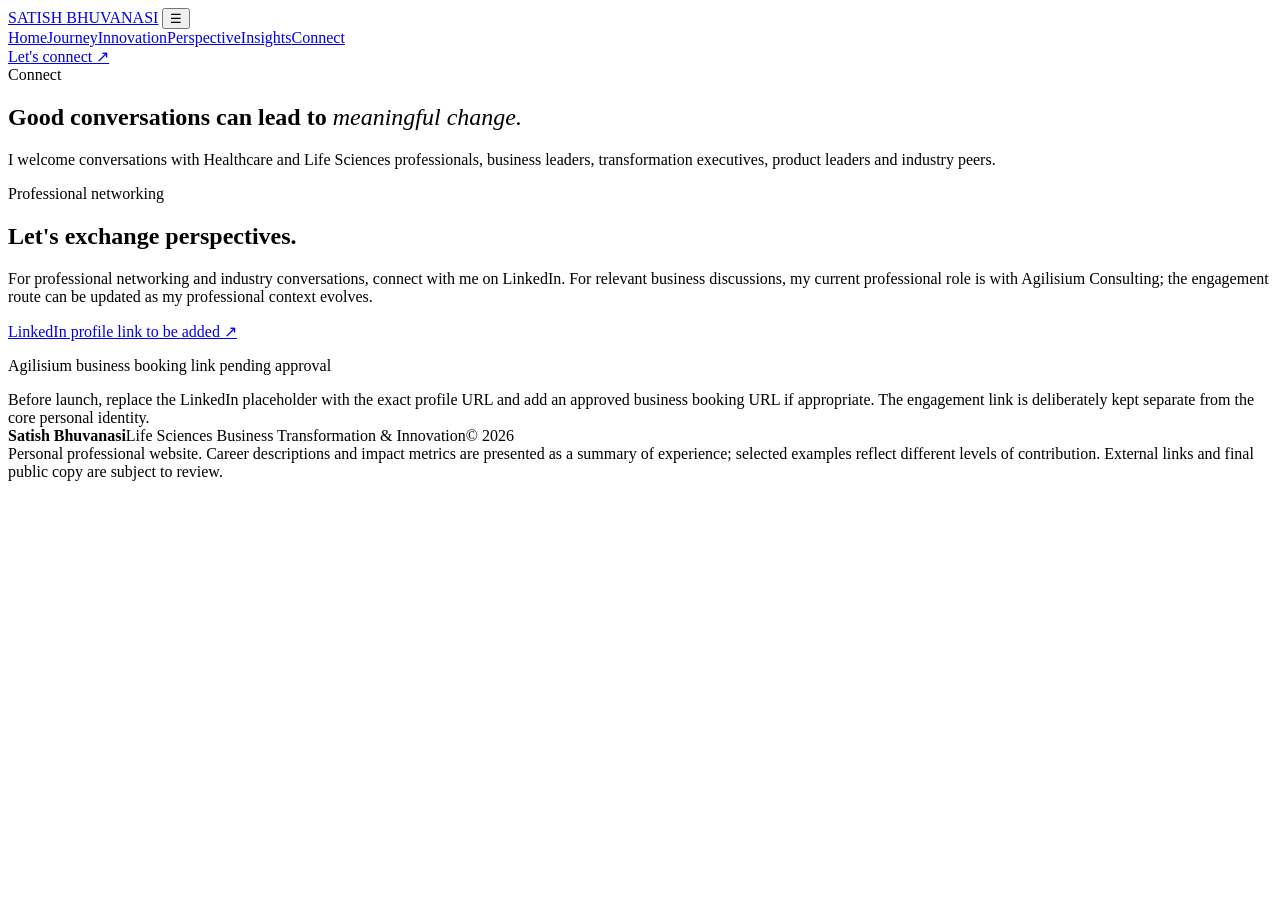
==== connect.html @ d8af70e4 "Add files via upload Add professional website" ====
<!doctype html><html lang="en"><head><meta charset="utf-8"><meta name="viewport" content="width=device-width,initial-scale=1"><meta name="description" content="Connect | Satish Bhuvanasi"><title>Connect | Satish Bhuvanasi</title><link rel="stylesheet" href="assets/style.css"></head><body><header class="topbar"><div class="wrap nav">
<a class="brand" href="index.html">SATISH <span>BHUVANASI</span></a>
<button class="menu" aria-label="Toggle navigation">☰</button>
<nav class="navlinks">
<a href="index.html">Home</a><a href="journey.html">Journey</a><a href="innovation.html">Innovation</a><a href="perspective.html">Perspective</a><a href="insights.html">Insights</a><a href="connect.html">Connect</a>
</nav><a class="navbtn" href="connect.html">Let's connect ↗</a></div></header><main>
<section class="pagehero"><div class="wrap"><div class="eyebrow">Connect</div><h1>Good conversations can lead to <em style="font-family:Georgia,serif;color:var(--teal);font-weight:400">meaningful change.</em></h1><p class="lead">I welcome conversations with Healthcare and Life Sciences professionals, business leaders, transformation executives, product leaders and industry peers.</p></div></section>
<section class="section"><div class="wrap"><div class="connect"><div><div class="eyebrow">Professional networking</div><h2>Let's exchange perspectives.</h2><p>For professional networking and industry conversations, connect with me on LinkedIn. For relevant business discussions, my current professional role is with Agilisium Consulting; the engagement route can be updated as my professional context evolves.</p></div><div><a class="btn darkbtn" href="https://www.linkedin.com/" target="_blank" rel="noopener">LinkedIn profile link to be added ↗</a><p class="pill">Agilisium business booking link pending approval</p></div></div><div class="note">Before launch, replace the LinkedIn placeholder with the exact profile URL and add an approved business booking URL if appropriate. The engagement link is deliberately kept separate from the core personal identity.</div></div></section>
</main><footer><div class="wrap"><div class="foot"><b>Satish Bhuvanasi</b><span>Life Sciences Business Transformation & Innovation</span><span>© 2026</span></div><div class="disclaimer">Personal professional website. Career descriptions and impact metrics are presented as a summary of experience; selected examples reflect different levels of contribution. External links and final public copy are subject to review.</div></div></footer>
<script src="assets/site.js"></script></body></html>
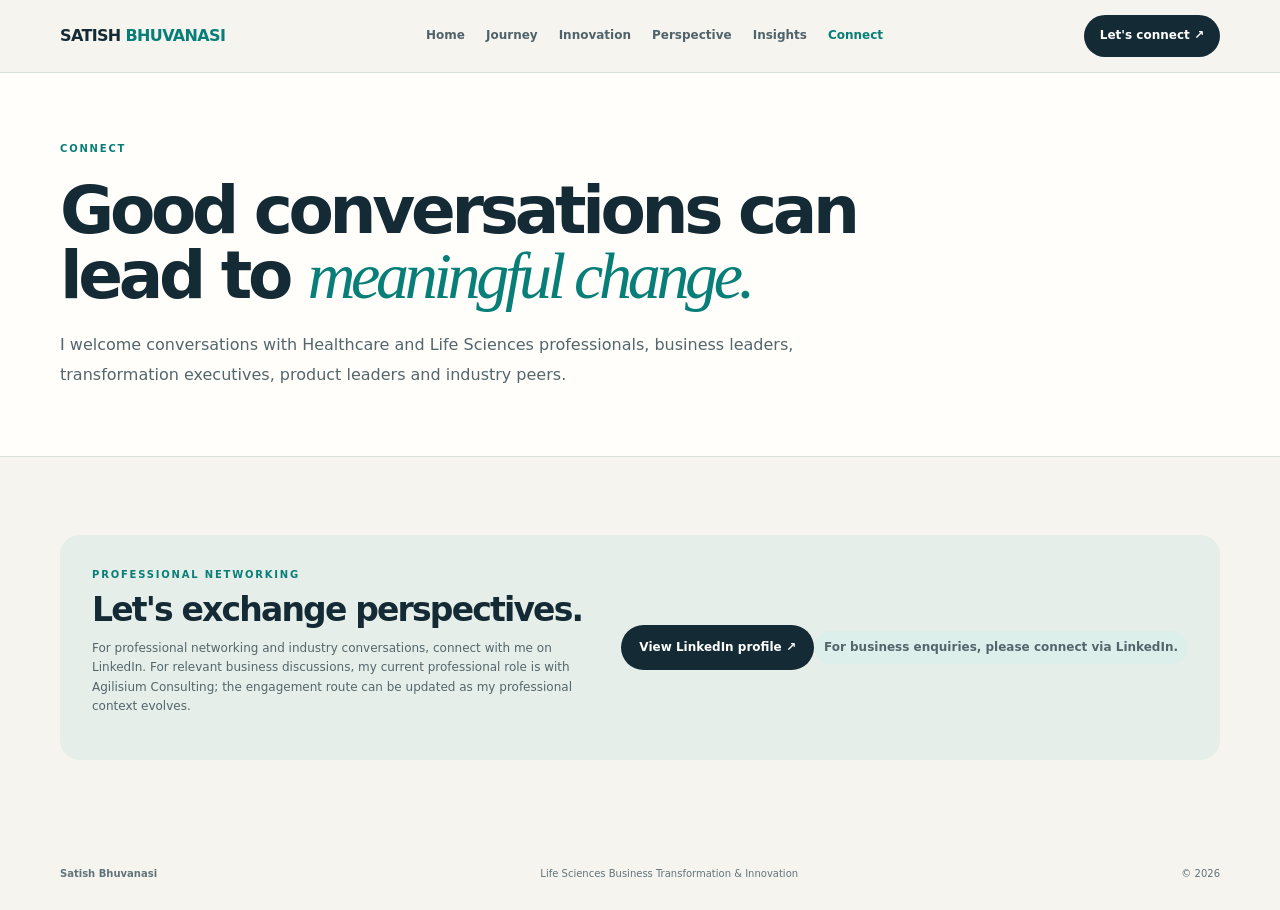
==== commit 18b0759d: "Add files via upload" ====
--- a/connect.html
+++ b/connect.html
@@ -5,6 +5,6 @@
 <a href="index.html">Home</a><a href="journey.html">Journey</a><a href="innovation.html">Innovation</a><a href="perspective.html">Perspective</a><a href="insights.html">Insights</a><a href="connect.html">Connect</a>
 </nav><a class="navbtn" href="connect.html">Let's connect ↗</a></div></header><main>
 <section class="pagehero"><div class="wrap"><div class="eyebrow">Connect</div><h1>Good conversations can lead to <em style="font-family:Georgia,serif;color:var(--teal);font-weight:400">meaningful change.</em></h1><p class="lead">I welcome conversations with Healthcare and Life Sciences professionals, business leaders, transformation executives, product leaders and industry peers.</p></div></section>
-<section class="section"><div class="wrap"><div class="connect"><div><div class="eyebrow">Professional networking</div><h2>Let's exchange perspectives.</h2><p>For professional networking and industry conversations, connect with me on LinkedIn. For relevant business discussions, my current professional role is with Agilisium Consulting; the engagement route can be updated as my professional context evolves.</p></div><div><a class="btn darkbtn" href="https://www.linkedin.com/" target="_blank" rel="noopener">LinkedIn profile link to be added ↗</a><p class="pill">Agilisium business booking link pending approval</p></div></div><div class="note">Before launch, replace the LinkedIn placeholder with the exact profile URL and add an approved business booking URL if appropriate. The engagement link is deliberately kept separate from the core personal identity.</div></div></section>
-</main><footer><div class="wrap"><div class="foot"><b>Satish Bhuvanasi</b><span>Life Sciences Business Transformation & Innovation</span><span>© 2026</span></div><div class="disclaimer">Personal professional website. Career descriptions and impact metrics are presented as a summary of experience; selected examples reflect different levels of contribution. External links and final public copy are subject to review.</div></div></footer>
+<section class="section"><div class="wrap"><div class="connect"><div><div class="eyebrow">Professional networking</div><h2>Let's exchange perspectives.</h2><p>For professional networking and industry conversations, connect with me on LinkedIn. For relevant business discussions, my current professional role is with Agilisium Consulting; the engagement route can be updated as my professional context evolves.</p></div><div><a class="btn darkbtn" href="https://www.linkedin.com/in/satishbhuvanasi/" target="_blank" rel="noopener">View LinkedIn profile ↗</a><p class="pill">For business enquiries, please connect via LinkedIn.</p></div></div></div></section>
+</main><footer><div class="wrap"><div class="foot"><b>Satish Bhuvanasi</b><span>Life Sciences Business Transformation & Innovation</span><span>© 2026</span></div></div></footer>
 <script src="assets/site.js"></script></body></html>
--- a/assets/style.css
+++ b/assets/style.css
@@ -0,0 +1,17 @@
+
+:root{--ink:#142a35;--muted:#61747a;--paper:#f5f4ef;--white:#fffefa;--teal:#087e78;--teal2:#dcefeb;--lime:#d6e7a2;--orange:#e17d50;--line:#d9dfd9;--navy:#102b37;--serif:Georgia,serif;--sans:Inter,ui-sans-serif,system-ui,-apple-system,"Segoe UI",sans-serif}
+*{box-sizing:border-box}html{scroll-behavior:smooth}body{margin:0;background:var(--paper);color:var(--ink);font-family:var(--sans);line-height:1.6}a{color:inherit;text-decoration:none}.wrap{width:min(1160px,calc(100% - 48px));margin:auto}
+.topbar{position:sticky;top:0;z-index:20;background:rgba(245,244,239,.95);backdrop-filter:blur(14px);border-bottom:1px solid var(--line)}.nav{height:72px;display:flex;align-items:center;justify-content:space-between;gap:20px}.brand{font-size:16px;font-weight:850;letter-spacing:-.04em}.brand span{color:var(--teal)}.navlinks{display:flex;gap:21px;font-size:12px;color:#50636a;font-weight:750}.navlinks a:hover,.navlinks a.active{color:var(--teal)}.navbtn{padding:11px 16px;border-radius:30px;background:var(--ink);color:white;font-size:12px;font-weight:750}.menu{display:none;border:0;background:none;font-size:23px;color:var(--ink)}
+.hero{padding:78px 0 58px}.hero-grid{display:grid;grid-template-columns:1.18fr .82fr;gap:54px;align-items:center}.kicker,.eyebrow{font-size:10px;text-transform:uppercase;letter-spacing:.18em;font-weight:850;color:var(--teal)}.kicker:before{content:"";display:inline-block;width:25px;height:2px;background:var(--orange);vertical-align:middle;margin-right:10px}h1{font-size:clamp(44px,6vw,76px);line-height:.98;letter-spacing:-.065em;margin:22px 0}h1 em{font-family:var(--serif);font-weight:400;color:var(--teal)}.lead{font-size:16px;line-height:1.85;color:#53666c;max-width:690px}.actions{display:flex;gap:11px;flex-wrap:wrap;margin-top:27px}.btn{display:inline-flex;align-items:center;gap:10px;padding:13px 18px;border-radius:30px;font-size:12px;font-weight:800}.darkbtn{background:var(--ink);color:white}.linebtn{border:1px solid #b9c6c0}.hero-art{position:relative;min-height:380px;border-radius:25px;background:var(--navy);overflow:hidden;padding:27px;color:white}.hero-art:before,.hero-art:after{content:"";position:absolute;border:1px solid rgba(214,231,162,.25);border-radius:50%;right:-60px;top:40px;width:330px;height:330px}.hero-art:after{right:-15px;top:85px;width:240px;height:240px}.artlabel{font-size:10px;letter-spacing:.17em;text-transform:uppercase;color:#a9c9c0;font-weight:800}.artmain{position:absolute;left:29px;top:100px;z-index:2}.artmain strong{font-family:var(--serif);font-size:76px;line-height:.86;letter-spacing:-.07em;color:var(--lime);font-weight:400}.artmain p{font-size:13px;max-width:220px;color:#d6e2de}.stamp{position:absolute;right:25px;bottom:25px;z-index:3;width:110px;height:110px;border-radius:50%;background:var(--lime);color:var(--navy);display:grid;place-items:center;text-align:center;font-size:10px;font-weight:900;line-height:1.35;transform:rotate(8deg)}
+.metrics{display:grid;grid-template-columns:repeat(3,1fr);gap:1px;background:var(--line);border:1px solid var(--line);border-radius:16px;overflow:hidden;margin-top:45px}.metric{background:var(--white);padding:20px 24px}.metric b{display:block;font-size:30px;letter-spacing:-.06em}.metric span{font-size:10px;text-transform:uppercase;letter-spacing:.12em;color:var(--muted);font-weight:800}
+.section{padding:78px 0}.white{background:var(--white)}.dark{background:var(--navy);color:white}.head{display:flex;justify-content:space-between;align-items:end;gap:30px;margin-bottom:32px}h2{font-size:clamp(31px,4vw,48px);letter-spacing:-.055em;line-height:1.05;margin:10px 0}.intro{max-width:480px;font-size:13px;color:var(--muted);line-height:1.85}.dark .eyebrow{color:var(--lime)}.dark .intro{color:#b7c9c8}
+.cards{display:grid;grid-template-columns:repeat(3,1fr);gap:13px}.card{background:var(--paper);border:1px solid var(--line);border-radius:16px;padding:22px;min-height:170px;position:relative;overflow:hidden}.card .no{font-size:10px;color:var(--teal);font-weight:900;letter-spacing:.12em}.card h3{font-size:19px;line-height:1.2;letter-spacing:-.035em;margin:16px 0 8px}.card p{font-size:12px;line-height:1.8;color:var(--muted);margin:0}.card:after{content:"";position:absolute;width:62px;height:62px;border:1px solid #c8d7d0;border-radius:50%;right:-23px;bottom:-25px}
+.productgrid{display:grid;grid-template-columns:repeat(3,1fr);gap:13px}.product{background:#fff;border:1px solid var(--line);border-radius:16px;padding:22px}.iconbox{height:42px;width:42px;border-radius:12px;background:var(--teal2);display:grid;place-items:center;color:var(--teal);font-size:19px}.product small{float:right;font-size:9px;letter-spacing:.12em;text-transform:uppercase;color:var(--muted);font-weight:850}.product h3{font-size:18px;margin:16px 0 7px;letter-spacing:-.03em}.product p{font-size:12px;line-height:1.8;color:var(--muted);margin:0}.note{margin-top:16px;padding:15px 18px;border-left:3px solid var(--orange);background:#f8f1e9;color:#6c6258;font-size:11px;line-height:1.8}
+.capgrid{display:grid;grid-template-columns:.85fr 1.15fr;gap:48px}.quote{font:normal clamp(27px,3.3vw,42px)/1.2 var(--serif);letter-spacing:-.04em;color:#e7efdf;margin:20px 0}.quote em{color:var(--lime);font-style:normal}.capcards{display:grid;grid-template-columns:1fr 1fr;gap:10px}.cap{padding:18px;border:1px solid #31515a;border-radius:13px;background:#1b3b47}.cap b{font-size:13px;display:block;margin-bottom:5px}.cap span{font-size:11px;line-height:1.75;color:#b8ccca}
+.insights{display:grid;grid-template-columns:repeat(3,1fr);gap:13px}.insight{background:var(--paper);border:1px solid var(--line);border-radius:16px;padding:23px;min-height:200px;display:flex;flex-direction:column}.tag{font-size:9px;letter-spacing:.14em;text-transform:uppercase;color:var(--teal);font-weight:900}.insight h3{font-size:22px;letter-spacing:-.04em;margin:18px 0 7px}.insight p{font-size:12px;color:var(--muted);line-height:1.8;margin:0}.insight a{margin-top:auto;padding-top:17px;color:var(--teal);font-size:11px;font-weight:850}
+.pagehero{padding:68px 0 50px;background:var(--white);border-bottom:1px solid var(--line)}.pagehero h1{max-width:850px;font-size:clamp(42px,5.5vw,66px)}.pagehero .lead{max-width:760px}.split{display:grid;grid-template-columns:1fr 1fr;gap:36px;align-items:start}.prose{max-width:760px}.prose p{font-size:14px;color:#52666b;line-height:1.95}.prose h3{font-size:21px;letter-spacing:-.03em;margin:30px 0 8px}.timeline{display:grid;gap:12px}.role{display:grid;grid-template-columns:165px 1fr;gap:25px;padding:23px;background:var(--white);border:1px solid var(--line);border-radius:15px}.role .date{font-size:11px;color:var(--teal);font-weight:900;letter-spacing:.08em}.role h3{margin:0 0 4px;font-size:18px}.role .company{font-size:11px;color:var(--muted);font-weight:750;margin-bottom:9px}.role p{margin:0;color:#596b70;font-size:12px;line-height:1.85}.tagrow{display:flex;gap:8px;flex-wrap:wrap;margin-top:12px}.tagrow span{font-size:9px;font-weight:800;color:#3d6865;background:var(--teal2);padding:6px 9px;border-radius:20px}
+.featureband{background:#e5eee8;border-radius:20px;padding:30px;display:grid;grid-template-columns:1fr auto;gap:25px;align-items:center}.featureband h2{font-size:32px;max-width:650px}.featureband p{font-size:12px;color:#53666c;max-width:700px}.callout{padding:24px;border-radius:16px;background:var(--navy);color:white}.callout h3{margin:0 0 8px;font-size:19px}.callout p{margin:0;color:#c0d0cd;font-size:12px;line-height:1.8}
+.connect{display:grid;grid-template-columns:1fr auto;gap:28px;align-items:center;background:#e5eee8;border-radius:20px;padding:32px}.connect h2{font-size:33px;max-width:580px}.connect p{font-size:12px;color:#53666c;max-width:650px}.pill{display:inline-block;padding:7px 10px;border-radius:30px;background:var(--teal2);color:#176d67;font-size:9px;font-weight:850}
+footer{padding:28px 0;color:var(--muted);font-size:10px}.foot{display:flex;justify-content:space-between;gap:18px;flex-wrap:wrap}.disclaimer{margin-top:10px;color:#87928f;font-size:9px}
+@media(max-width:850px){.hero-grid,.capgrid,.split{grid-template-columns:1fr;gap:28px}.cards,.productgrid,.insights{grid-template-columns:repeat(2,1fr)}.head{display:block}.intro{margin-top:14px}}
+@media(max-width:620px){.wrap{width:calc(100% - 30px)}.nav{height:62px}.menu{display:block}.navlinks{display:none;position:absolute;top:62px;left:0;right:0;padding:18px 22px;background:var(--paper);flex-direction:column;border-bottom:1px solid var(--line)}.navlinks.open{display:flex}.navbtn{display:none}.hero{padding:48px 0 35px}h1{font-size:46px}.lead{font-size:14px}.hero-art{min-height:310px}.artmain strong{font-size:62px}.metrics{grid-template-columns:1fr}.metric{display:flex;justify-content:space-between;align-items:center;padding:14px 18px}.metric b{font-size:25px}.section{padding:58px 0}.cards,.productgrid,.insights,.capcards{grid-template-columns:1fr}.role{grid-template-columns:1fr;gap:8px}.connect,.featureband{grid-template-columns:1fr;padding:24px}.connect h2,.featureband h2{font-size:28px}.pagehero{padding:48px 0 36px}}
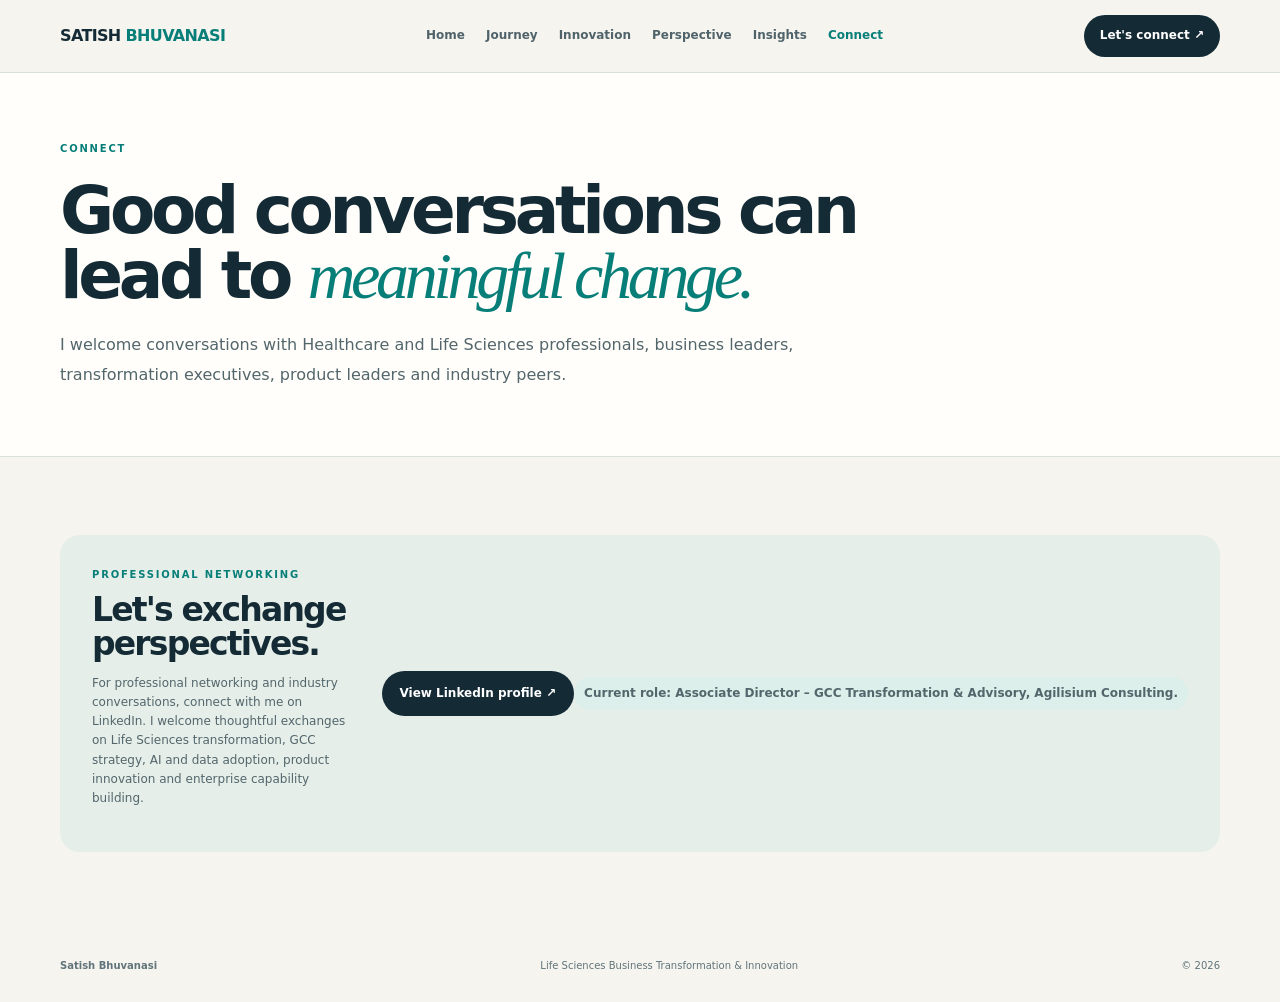
==== commit 8e3aa6d2: "Add files via upload" ====
--- a/connect.html
+++ b/connect.html
@@ -1,10 +1,10 @@
-<!doctype html><html lang="en"><head><meta charset="utf-8"><meta name="viewport" content="width=device-width,initial-scale=1"><meta name="description" content="Connect | Satish Bhuvanasi"><title>Connect | Satish Bhuvanasi</title><link rel="stylesheet" href="assets/style.css"></head><body><header class="topbar"><div class="wrap nav">
+<!doctype html><html lang="en"><head><meta charset="utf-8"><meta name="viewport" content="width=device-width,initial-scale=1"><meta name="description" content="Connect with Satish Bhuvanasi on Life Sciences business transformation, GCC transformation and advisory, AI, data and digital enablement."><title>Connect | Satish Bhuvanasi</title><link rel="stylesheet" href="assets/style.css"></head><body><header class="topbar"><div class="wrap nav">
 <a class="brand" href="index.html">SATISH <span>BHUVANASI</span></a>
 <button class="menu" aria-label="Toggle navigation">☰</button>
 <nav class="navlinks">
 <a href="index.html">Home</a><a href="journey.html">Journey</a><a href="innovation.html">Innovation</a><a href="perspective.html">Perspective</a><a href="insights.html">Insights</a><a href="connect.html">Connect</a>
 </nav><a class="navbtn" href="connect.html">Let's connect ↗</a></div></header><main>
 <section class="pagehero"><div class="wrap"><div class="eyebrow">Connect</div><h1>Good conversations can lead to <em style="font-family:Georgia,serif;color:var(--teal);font-weight:400">meaningful change.</em></h1><p class="lead">I welcome conversations with Healthcare and Life Sciences professionals, business leaders, transformation executives, product leaders and industry peers.</p></div></section>
-<section class="section"><div class="wrap"><div class="connect"><div><div class="eyebrow">Professional networking</div><h2>Let's exchange perspectives.</h2><p>For professional networking and industry conversations, connect with me on LinkedIn. For relevant business discussions, my current professional role is with Agilisium Consulting; the engagement route can be updated as my professional context evolves.</p></div><div><a class="btn darkbtn" href="https://www.linkedin.com/in/satishbhuvanasi/" target="_blank" rel="noopener">View LinkedIn profile ↗</a><p class="pill">For business enquiries, please connect via LinkedIn.</p></div></div></div></section>
+<section class="section"><div class="wrap"><div class="connect"><div><div class="eyebrow">Professional networking</div><h2>Let's exchange perspectives.</h2><p>For professional networking and industry conversations, connect with me on LinkedIn. I welcome thoughtful exchanges on Life Sciences transformation, GCC strategy, AI and data adoption, product innovation and enterprise capability building.</p></div><div><a class="btn darkbtn" href="https://www.linkedin.com/in/satishbhuvanasi/" target="_blank" rel="noopener">View LinkedIn profile ↗</a><p class="pill">Current role: Associate Director – GCC Transformation &amp; Advisory, Agilisium Consulting.</p></div></div></div></section>
 </main><footer><div class="wrap"><div class="foot"><b>Satish Bhuvanasi</b><span>Life Sciences Business Transformation & Innovation</span><span>© 2026</span></div></div></footer>
 <script src="assets/site.js"></script></body></html>
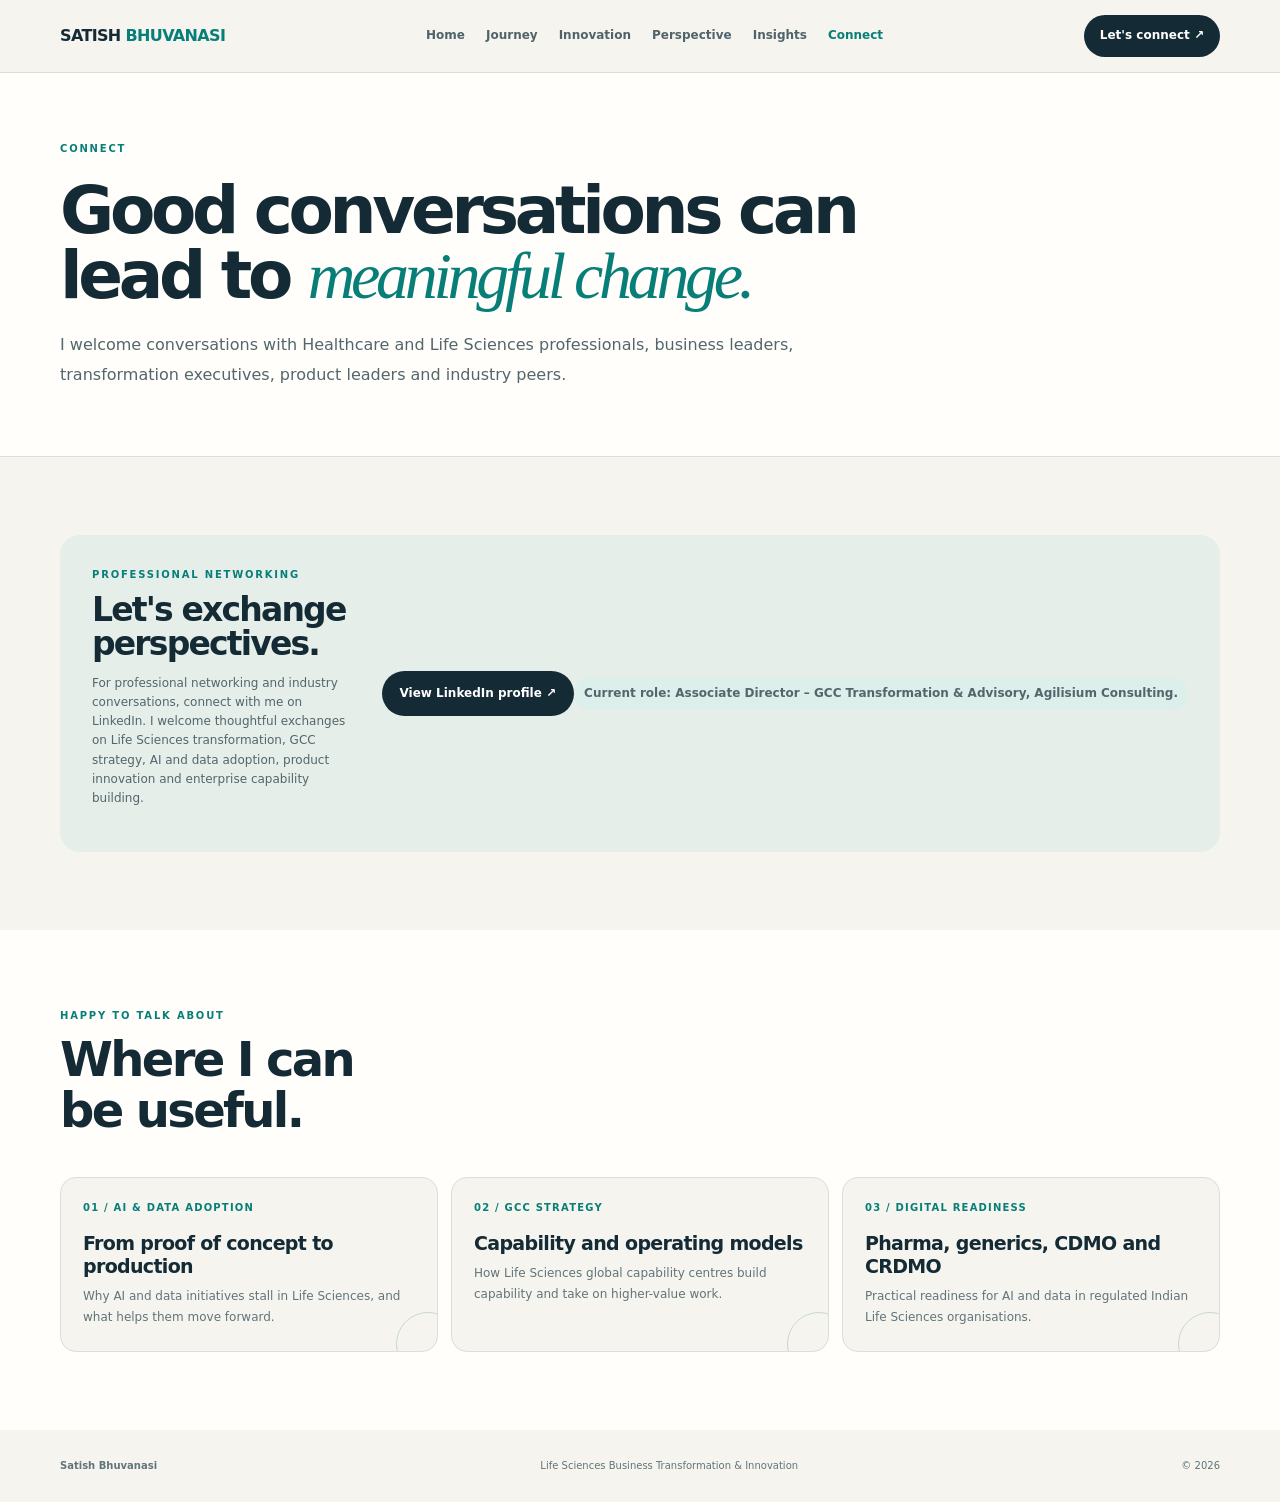
==== commit 00f13b31: "Add files via upload" ====
--- a/connect.html
+++ b/connect.html
@@ -1,10 +1,11 @@
-<!doctype html><html lang="en"><head><meta charset="utf-8"><meta name="viewport" content="width=device-width,initial-scale=1"><meta name="description" content="Connect with Satish Bhuvanasi on Life Sciences business transformation, GCC transformation and advisory, AI, data and digital enablement."><title>Connect | Satish Bhuvanasi</title><link rel="stylesheet" href="assets/style.css"></head><body><header class="topbar"><div class="wrap nav">
+<!doctype html><html lang="en"><head><meta charset="utf-8"><meta name="viewport" content="width=device-width,initial-scale=1"><meta name="description" content="Connect with Satish Bhuvanasi on Life Sciences business transformation, GCC transformation and advisory, AI, data and digital enablement."><meta property="og:type" content="website"><meta property="og:site_name" content="Satish Bhuvanasi"><meta property="og:title" content="Connect | Satish Bhuvanasi"><meta property="og:description" content="Connect with Satish Bhuvanasi on Life Sciences business transformation, GCC transformation and advisory, AI, data and digital enablement."><meta property="og:url" content="https://satishbhuvanasi.github.io/connect.html"><link rel="canonical" href="https://satishbhuvanasi.github.io/connect.html"><title>Connect | Satish Bhuvanasi</title><link rel="stylesheet" href="assets/style.css"></head><body><header class="topbar"><div class="wrap nav">
 <a class="brand" href="index.html">SATISH <span>BHUVANASI</span></a>
 <button class="menu" aria-label="Toggle navigation">☰</button>
 <nav class="navlinks">
 <a href="index.html">Home</a><a href="journey.html">Journey</a><a href="innovation.html">Innovation</a><a href="perspective.html">Perspective</a><a href="insights.html">Insights</a><a href="connect.html">Connect</a>
 </nav><a class="navbtn" href="connect.html">Let's connect ↗</a></div></header><main>
 <section class="pagehero"><div class="wrap"><div class="eyebrow">Connect</div><h1>Good conversations can lead to <em style="font-family:Georgia,serif;color:var(--teal);font-weight:400">meaningful change.</em></h1><p class="lead">I welcome conversations with Healthcare and Life Sciences professionals, business leaders, transformation executives, product leaders and industry peers.</p></div></section>
-<section class="section"><div class="wrap"><div class="connect"><div><div class="eyebrow">Professional networking</div><h2>Let's exchange perspectives.</h2><p>For professional networking and industry conversations, connect with me on LinkedIn. I welcome thoughtful exchanges on Life Sciences transformation, GCC strategy, AI and data adoption, product innovation and enterprise capability building.</p></div><div><a class="btn darkbtn" href="https://www.linkedin.com/in/satishbhuvanasi/" target="_blank" rel="noopener">View LinkedIn profile ↗</a><p class="pill">Current role: Associate Director – GCC Transformation &amp; Advisory, Agilisium Consulting.</p></div></div></div></section>
+<section class="section"><div class="wrap"><div class="connect"><div><div class="eyebrow">Professional networking</div><h2>Let's exchange perspectives.</h2><p>For professional networking and industry conversations, connect with me on LinkedIn. I welcome thoughtful exchanges on Life Sciences transformation, GCC strategy, AI and data adoption, product innovation and enterprise capability building.</p></div><div><a class="btn darkbtn" href="https://www.linkedin.com/in/satishbhuvanasi/" target="_blank" rel="noopener">View LinkedIn profile ↗</a><!-- Add email or calendar link here, e.g. <a class="btn linebtn" href="mailto:you@example.com">Email me ↗</a> --><p class="pill">Current role: Associate Director – GCC Transformation &amp; Advisory, Agilisium Consulting.</p></div></div></div></section>
+<section class="section white"><div class="wrap"><div class="head"><div><div class="eyebrow">Happy to talk about</div><h2>Where I can<br>be useful.</h2></div></div><div class="cards"><article class="card"><div class="no">01 / AI & DATA ADOPTION</div><h3>From proof of concept to production</h3><p>Why AI and data initiatives stall in Life Sciences, and what helps them move forward.</p></article><article class="card"><div class="no">02 / GCC STRATEGY</div><h3>Capability and operating models</h3><p>How Life Sciences global capability centres build capability and take on higher-value work.</p></article><article class="card"><div class="no">03 / DIGITAL READINESS</div><h3>Pharma, generics, CDMO and CRDMO</h3><p>Practical readiness for AI and data in regulated Indian Life Sciences organisations.</p></article></div></div></section>
 </main><footer><div class="wrap"><div class="foot"><b>Satish Bhuvanasi</b><span>Life Sciences Business Transformation & Innovation</span><span>© 2026</span></div></div></footer>
 <script src="assets/site.js"></script></body></html>
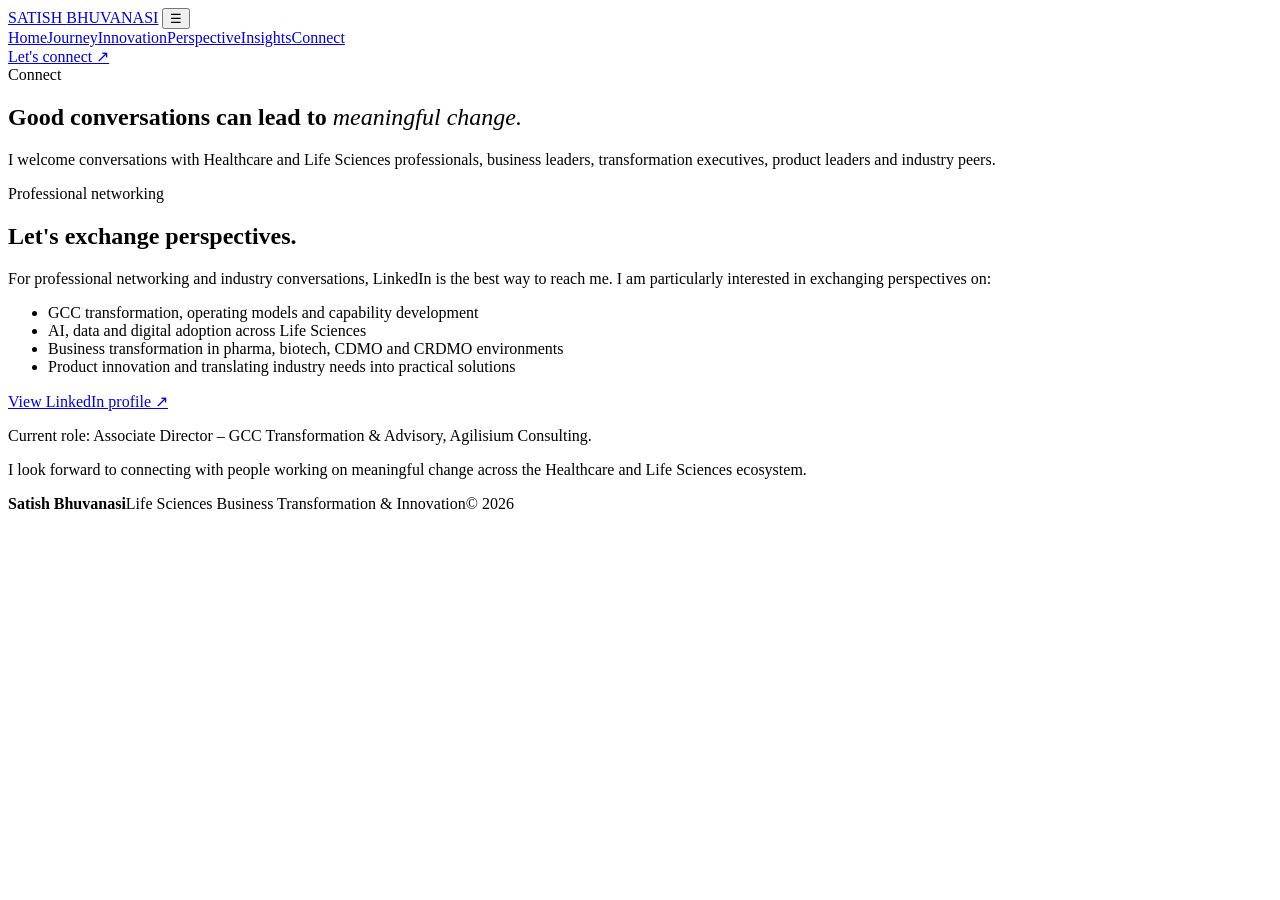
==== commit ef9fb136: "Add files via upload" ====
--- a/connect.html
+++ b/connect.html
@@ -1,11 +1,10 @@
-<!doctype html><html lang="en"><head><meta charset="utf-8"><meta name="viewport" content="width=device-width,initial-scale=1"><meta name="description" content="Connect with Satish Bhuvanasi on Life Sciences business transformation, GCC transformation and advisory, AI, data and digital enablement."><meta property="og:type" content="website"><meta property="og:site_name" content="Satish Bhuvanasi"><meta property="og:title" content="Connect | Satish Bhuvanasi"><meta property="og:description" content="Connect with Satish Bhuvanasi on Life Sciences business transformation, GCC transformation and advisory, AI, data and digital enablement."><meta property="og:url" content="https://satishbhuvanasi.github.io/connect.html"><link rel="canonical" href="https://satishbhuvanasi.github.io/connect.html"><title>Connect | Satish Bhuvanasi</title><link rel="stylesheet" href="assets/style.css"></head><body><header class="topbar"><div class="wrap nav">
+<!doctype html><html lang="en"><head><meta charset="utf-8"><meta name="viewport" content="width=device-width,initial-scale=1"><meta name="description" content="Connect with Satish Bhuvanasi for professional conversations on Life Sciences transformation, GCC strategy, AI and data adoption, product innovation and enterprise capability."><title>Connect | Satish Bhuvanasi</title><link rel="stylesheet" href="./assets/style.css?v=4"></head><body><header class="topbar"><div class="wrap nav">
 <a class="brand" href="index.html">SATISH <span>BHUVANASI</span></a>
 <button class="menu" aria-label="Toggle navigation">☰</button>
 <nav class="navlinks">
 <a href="index.html">Home</a><a href="journey.html">Journey</a><a href="innovation.html">Innovation</a><a href="perspective.html">Perspective</a><a href="insights.html">Insights</a><a href="connect.html">Connect</a>
 </nav><a class="navbtn" href="connect.html">Let's connect ↗</a></div></header><main>
 <section class="pagehero"><div class="wrap"><div class="eyebrow">Connect</div><h1>Good conversations can lead to <em style="font-family:Georgia,serif;color:var(--teal);font-weight:400">meaningful change.</em></h1><p class="lead">I welcome conversations with Healthcare and Life Sciences professionals, business leaders, transformation executives, product leaders and industry peers.</p></div></section>
-<section class="section"><div class="wrap"><div class="connect"><div><div class="eyebrow">Professional networking</div><h2>Let's exchange perspectives.</h2><p>For professional networking and industry conversations, connect with me on LinkedIn. I welcome thoughtful exchanges on Life Sciences transformation, GCC strategy, AI and data adoption, product innovation and enterprise capability building.</p></div><div><a class="btn darkbtn" href="https://www.linkedin.com/in/satishbhuvanasi/" target="_blank" rel="noopener">View LinkedIn profile ↗</a><!-- Add email or calendar link here, e.g. <a class="btn linebtn" href="mailto:you@example.com">Email me ↗</a> --><p class="pill">Current role: Associate Director – GCC Transformation &amp; Advisory, Agilisium Consulting.</p></div></div></div></section>
-<section class="section white"><div class="wrap"><div class="head"><div><div class="eyebrow">Happy to talk about</div><h2>Where I can<br>be useful.</h2></div></div><div class="cards"><article class="card"><div class="no">01 / AI & DATA ADOPTION</div><h3>From proof of concept to production</h3><p>Why AI and data initiatives stall in Life Sciences, and what helps them move forward.</p></article><article class="card"><div class="no">02 / GCC STRATEGY</div><h3>Capability and operating models</h3><p>How Life Sciences global capability centres build capability and take on higher-value work.</p></article><article class="card"><div class="no">03 / DIGITAL READINESS</div><h3>Pharma, generics, CDMO and CRDMO</h3><p>Practical readiness for AI and data in regulated Indian Life Sciences organisations.</p></article></div></div></section>
+<section class="section"><div class="wrap"><div class="connect"><div><div class="eyebrow">Professional networking</div><h2>Let's exchange perspectives.</h2><p>For professional networking and industry conversations, LinkedIn is the best way to reach me. I am particularly interested in exchanging perspectives on:</p><ul><li>GCC transformation, operating models and capability development</li><li>AI, data and digital adoption across Life Sciences</li><li>Business transformation in pharma, biotech, CDMO and CRDMO environments</li><li>Product innovation and translating industry needs into practical solutions</li></ul></div><div><a class="btn darkbtn" href="https://www.linkedin.com/in/satishbhuvanasi/" target="_blank" rel="noopener">View LinkedIn profile ↗</a><p class="pill">Current role: Associate Director – GCC Transformation &amp; Advisory, Agilisium Consulting.</p><p class="intro">I look forward to connecting with people working on meaningful change across the Healthcare and Life Sciences ecosystem.</p></div></div></div></section>
 </main><footer><div class="wrap"><div class="foot"><b>Satish Bhuvanasi</b><span>Life Sciences Business Transformation & Innovation</span><span>© 2026</span></div></div></footer>
-<script src="assets/site.js"></script></body></html>+<script src="./assets/site.js?v=4"></script></body></html>
